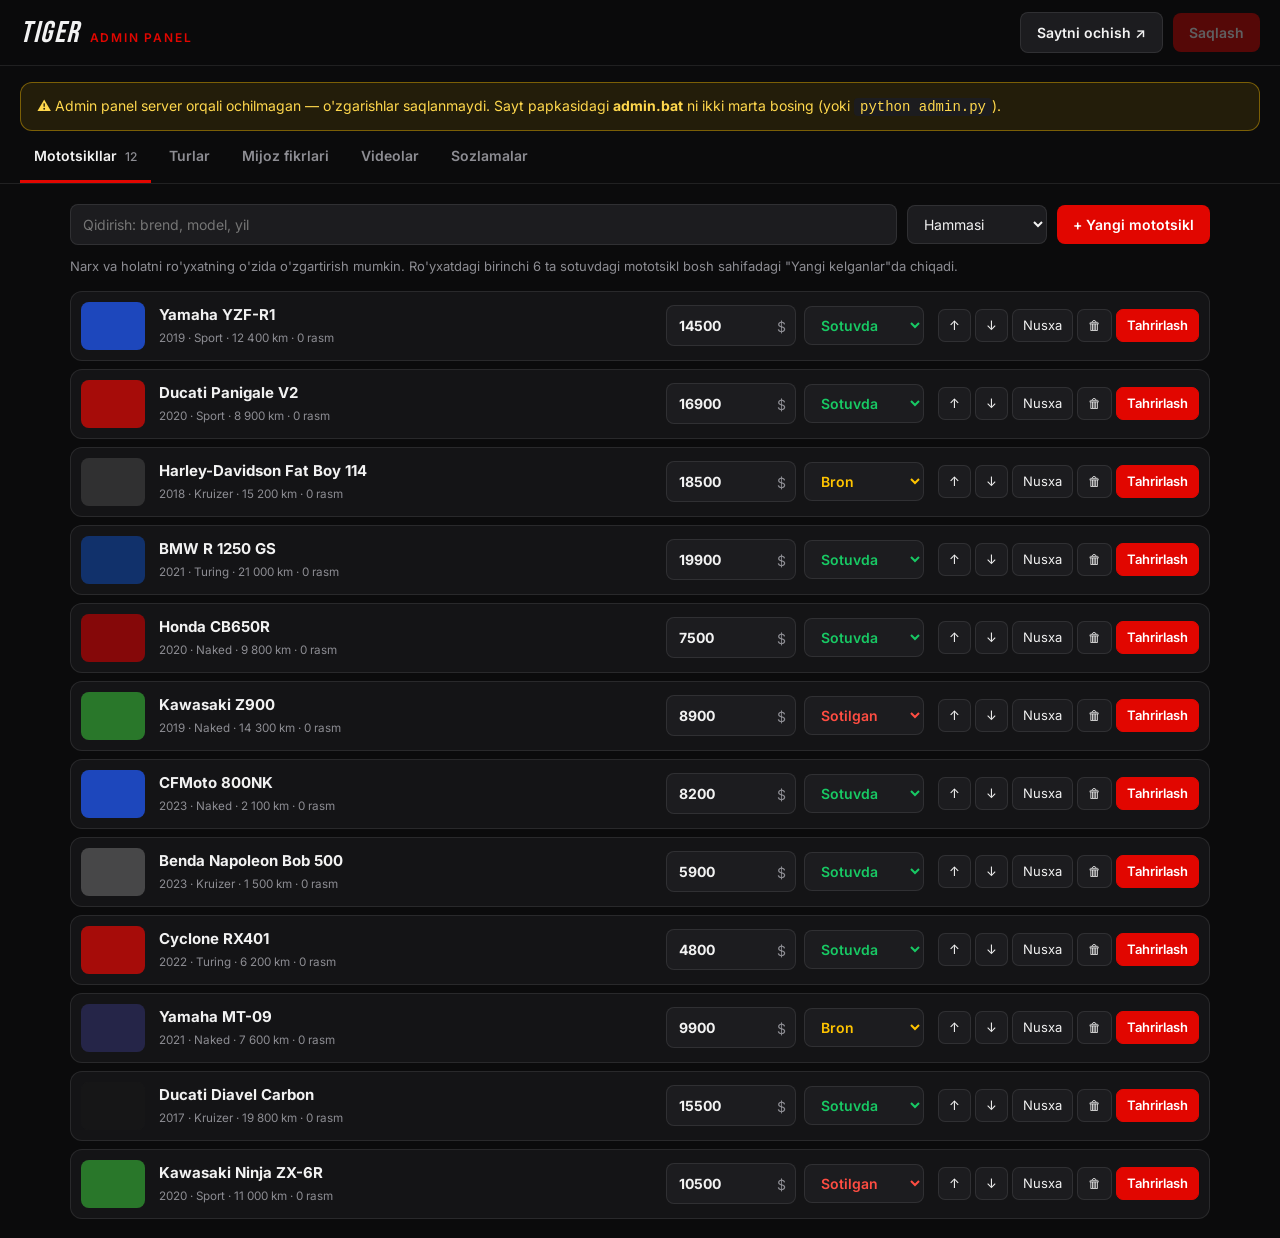
==== admin/index.html @ 8a8206c2 "TIGER Automotocentre sayti va admin panel - Bosh sahifa: hero, afzalliklar, mototsikl turlari, yangi" ====
<!DOCTYPE html>
<html lang="uz">
<head>
  <meta charset="UTF-8">
  <meta name="viewport" content="width=device-width, initial-scale=1.0">
  <meta name="robots" content="noindex, nofollow">
  <title>TIGER Admin</title>
  <link rel="preconnect" href="https://fonts.googleapis.com">
  <link rel="preconnect" href="https://fonts.gstatic.com" crossorigin>
  <link href="https://fonts.googleapis.com/css2?family=Bebas+Neue&family=Inter:wght@400;500;600;700&display=swap" rel="stylesheet">
  <link rel="stylesheet" href="admin.css">
</head>
<body>

<header class="top">
  <div class="top__brand"><b>TIGER</b><span>Admin panel</span></div>
  <div class="top__right">
    <span id="dirtyNote" class="dirty" hidden>● Saqlanmagan o'zgarishlar</span>
    <a href="../index.html" target="_blank" rel="noopener" class="btn btn--ghost">Saytni ochish ↗</a>
    <button id="saveBtn" class="btn btn--primary" disabled title="Ctrl + S">Saqlash</button>
  </div>
</header>

<div id="serverWarn" class="warn" hidden>
  ⚠️ Admin panel server orqali ochilmagan — o'zgarishlar saqlanmaydi.
  Sayt papkasidagi <b>admin.bat</b> ni ikki marta bosing (yoki <code>python admin.py</code>).
</div>

<nav class="tabs" id="tabs">
  <button data-tab="bikes" class="active">Mototsikllar <span class="count" id="bikeCount"></span></button>
  <button data-tab="types">Turlar</button>
  <button data-tab="sold">Mijoz fikrlari</button>
  <button data-tab="videos">Videolar</button>
  <button data-tab="site">Sozlamalar</button>
</nav>

<main class="main">
  <!-- MOTOTSIKLLAR -->
  <section class="panel active" id="tab-bikes">
    <div class="toolbar">
      <input type="search" id="bikeSearch" placeholder="Qidirish: brend, model, yil">
      <select id="bikeFilter">
        <option value="all">Hammasi</option>
        <option value="sale">Sotuvda</option>
        <option value="reserved">Bron</option>
        <option value="sold">Sotilgan</option>
      </select>
      <button class="btn btn--primary" data-act="add-bike">+ Yangi mototsikl</button>
    </div>
    <p class="hint">Narx va holatni ro'yxatning o'zida o'zgartirish mumkin. Ro'yxatdagi birinchi 6 ta sotuvdagi mototsikl bosh sahifadagi "Yangi kelganlar"da chiqadi.</p>
    <div id="bikeTable" class="rows"></div>
  </section>

  <!-- TURLAR -->
  <section class="panel" id="tab-types">
    <div class="toolbar">
      <p class="hint">Har bir tur saytda alohida sahifa bo'lib ochiladi.</p>
      <button class="btn btn--primary" data-act="add-type">+ Yangi tur</button>
    </div>
    <div id="typesList" class="cards"></div>
  </section>

  <!-- FIKRLAR -->
  <section class="panel" id="tab-sold">
    <div class="toolbar">
      <p class="hint">"Sotilgan mototsikllar" bo'limi. Faqat haqiqiy mijozlar fikri va rasmlarini joylang.</p>
      <button class="btn btn--primary" data-act="add-sold">+ Fikr qo'shish</button>
    </div>
    <div id="soldList" class="cards"></div>
  </section>

  <!-- VIDEOLAR -->
  <section class="panel" id="tab-videos">
    <div class="toolbar">
      <p class="hint">YouTube havolasini to'liq qo'yish mumkin — ID o'zi ajratib olinadi.</p>
      <button class="btn btn--primary" data-act="add-video">+ Video qo'shish</button>
    </div>
    <div id="videoList" class="cards"></div>
  </section>

  <!-- SOZLAMALAR -->
  <section class="panel" id="tab-site">
    <div id="siteForm"></div>
  </section>
</main>

<!-- Mototsiklni tahrirlash oynasi -->
<aside class="drawer" id="drawer" aria-hidden="true">
  <div class="drawer__bg" data-act="close-drawer"></div>
  <div class="drawer__panel" role="dialog" aria-labelledby="drawerTitle">
    <header class="drawer__head">
      <h2 id="drawerTitle"></h2>
      <button class="icon-btn" data-act="close-drawer" aria-label="Yopish">✕</button>
    </header>
    <div class="drawer__body" id="drawerBody"></div>
    <footer class="drawer__foot">
      <button class="btn btn--primary" data-act="close-drawer">Tayyor</button>
    </footer>
  </div>
</aside>

<datalist id="brandList"></datalist>
<div id="toast" class="toast" role="status"></div>

<script src="../js/data.js"></script>
<script src="admin.js"></script>
</body>
</html>
---- admin/admin.css ----
:root {
  --bg: #0b0b0c;
  --bg-2: #141416;
  --bg-3: #1c1c1f;
  --line: rgba(255,255,255,.09);
  --text: #f2f2f2;
  --muted: #8d8d93;
  --red: #E10600;
  --blue: #1E5BFF;
  --green: #18c964;
  --yellow: #ffc400;
  --radius: 12px;
}
* { box-sizing: border-box; margin: 0; padding: 0; }
body { background: var(--bg); color: var(--text); font: 400 14px/1.5 "Inter", system-ui, sans-serif; }
button, input, select, textarea { font: inherit; color: inherit; }
button { cursor: pointer; background: none; border: 0; }
a { color: inherit; text-decoration: none; }
code { background: var(--bg-3); padding: 1px 6px; border-radius: 4px; }
.muted, .hint { color: var(--muted); }
.hint { font-size: 13px; }

/* ---------- Tugmalar ---------- */
.btn { display: inline-flex; align-items: center; justify-content: center; gap: 6px; padding: 9px 16px; border-radius: 8px; font-weight: 600; white-space: nowrap; transition: background .15s, opacity .15s; }
.btn--primary { background: var(--red); color: #fff; }
.btn--primary:hover { background: #ff2a1f; }
.btn--primary:disabled { opacity: .35; cursor: default; }
.btn--ghost { background: var(--bg-3); border: 1px solid var(--line); }
.btn--ghost:hover { background: #26262a; }
.btn--sm { padding: 6px 10px; font-size: 13px; }
.icon-btn { width: 34px; height: 34px; border-radius: 8px; display: grid; place-items: center; font-size: 16px; }
.icon-btn:hover { background: var(--bg-3); }

/* ---------- Yuqori panel ---------- */
.top { position: sticky; top: 0; z-index: 20; display: flex; justify-content: space-between; align-items: center; gap: 12px; padding: 12px 20px; background: rgba(11,11,12,.92); backdrop-filter: blur(10px); border-bottom: 1px solid var(--line); }
.top__brand { display: flex; align-items: baseline; gap: 10px; }
.top__brand b { font: 400 30px/1 "Bebas Neue", sans-serif; font-style: italic; letter-spacing: .05em; }
.top__brand span { color: var(--red); font-weight: 600; font-size: 12px; text-transform: uppercase; letter-spacing: .15em; }
.top__right { display: flex; align-items: center; gap: 10px; }
.dirty { color: var(--yellow); font-size: 13px; font-weight: 600; }
.warn { margin: 16px 20px 0; padding: 12px 16px; border-radius: var(--radius); background: rgba(255,196,0,.1); border: 1px solid rgba(255,196,0,.4); color: #ffd84d; }

/* ---------- Tablar ---------- */
.tabs { display: flex; gap: 4px; padding: 0 20px; border-bottom: 1px solid var(--line); overflow-x: auto; scrollbar-width: none; }
.tabs button { padding: 14px 14px; font-weight: 600; color: var(--muted); border-bottom: 3px solid transparent; white-space: nowrap; }
.tabs button:hover { color: var(--text); }
.tabs button.active { color: var(--text); border-bottom-color: var(--red); }
.count { font-size: 12px; color: var(--muted); font-weight: 500; margin-left: 4px; }

.main { max-width: 1180px; margin: 0 auto; padding: 20px; }
.panel { display: none; }
.panel.active { display: block; }
.toolbar { display: flex; flex-wrap: wrap; gap: 10px; align-items: center; justify-content: space-between; margin-bottom: 12px; }
.toolbar input[type=search] { flex: 1; min-width: 200px; width: auto; }
.toolbar select { width: auto; min-width: 140px; }
.toolbar .hint { flex: 1; }
#tab-bikes > .hint { margin-bottom: 14px; }
.empty { text-align: center; color: var(--muted); padding: 40px 0; }

/* ---------- Kiritish maydonlari ---------- */
:where(input:not([type=checkbox]):not([type=color]):not([type=file])), select, textarea {
  width: 100%; padding: 9px 12px; background: var(--bg-3); border: 1px solid var(--line); border-radius: 8px; outline: none; transition: border-color .15s;
}
input:focus, select:focus, textarea:focus { border-color: var(--red); }
input[readonly] { opacity: .6; }
textarea { resize: vertical; min-height: 70px; }
input[type=color] { width: 100%; height: 40px; padding: 3px; background: var(--bg-3); border: 1px solid var(--line); border-radius: 8px; cursor: pointer; }
.f { display: flex; flex-direction: column; gap: 5px; }
.f > span { font-size: 12px; font-weight: 600; color: var(--muted); text-transform: uppercase; letter-spacing: .06em; }
.f > small { color: var(--muted); font-size: 12px; }
.f--chk { flex-direction: row; align-items: center; gap: 10px; padding-top: 22px; }
.f--chk input { width: 18px; height: 18px; accent-color: var(--red); }
.f--chk span { text-transform: none; letter-spacing: 0; font-size: 14px; color: var(--text); font-weight: 500; }
.form-grid { display: grid; grid-template-columns: 1fr; gap: 14px; }
.pair { display: grid; gap: 10px; padding: 12px; border: 1px dashed var(--line); border-radius: 10px; }
.pair__label { font-size: 12px; font-weight: 700; text-transform: uppercase; letter-spacing: .06em; }
.group-title { font: 400 24px/1 "Bebas Neue", sans-serif; letter-spacing: .04em; margin: 8px 0 -2px; }

/* ---------- Mototsikllar ro'yxati ---------- */
.rows { display: grid; gap: 8px; }
.row { display: grid; grid-template-columns: 64px 1fr; gap: 10px 14px; align-items: center; padding: 10px; background: var(--bg-2); border: 1px solid var(--line); border-radius: var(--radius); }
.row__img { width: 64px; height: 48px; border-radius: 8px; overflow: hidden; background: var(--bg-3); grid-row: span 2; }
.row__img img { width: 100%; height: 100%; object-fit: cover; }
.row__img span { display: block; width: 100%; height: 100%; opacity: .7; }
.row__name b { display: block; font-size: 15px; }
.row__name small { color: var(--muted); }
.row__edit { display: flex; gap: 8px; align-items: center; flex-wrap: wrap; }
.row__price { position: relative; width: 130px; }
.row__price input { padding-right: 26px; font-weight: 700; }
.row__price span { position: absolute; right: 10px; top: 50%; transform: translateY(-50%); color: var(--muted); }
.row__status { width: 120px; font-weight: 600; }
.st--sale { color: var(--green); }
.st--reserved { color: var(--yellow); }
.st--sold { color: #ff4d42; }
.row__act { display: flex; gap: 4px; grid-column: 1 / -1; justify-content: flex-end; }
.row__act button { padding: 6px 10px; border-radius: 7px; background: var(--bg-3); border: 1px solid var(--line); font-size: 13px; }
.row__act button:hover { background: #26262a; }
.row__act .primary { background: var(--red); border-color: var(--red); color: #fff; font-weight: 600; }
.row__act .danger:hover { background: #4a1210; border-color: #7a1d18; }

/* ---------- Kartochkalar (turlar, fikrlar, videolar) ---------- */
.cards { display: grid; gap: 14px; }
.card { padding: 16px; background: var(--bg-2); border: 1px solid var(--line); border-radius: var(--radius); }
.card__head { display: flex; align-items: center; gap: 10px; margin-bottom: 14px; }
.card__head b { font-size: 16px; flex: 1; }
.card__act { display: flex; gap: 4px; }
.card__act button { width: 32px; height: 32px; border-radius: 7px; background: var(--bg-3); border: 1px solid var(--line); }
.card__act button:hover { background: #26262a; }
.card__act .danger:hover { background: #4a1210; }
.yt-prev { width: 100%; aspect-ratio: 16/9; border-radius: 8px; object-fit: cover; background: var(--bg-3); }

/* ---------- Rasmlar ---------- */
.photos__grid { display: grid; grid-template-columns: repeat(auto-fill, minmax(120px, 1fr)); gap: 10px; }
.ph { position: relative; aspect-ratio: 4 / 3; border-radius: 10px; overflow: hidden; background: var(--bg-3); border: 1px solid var(--line); }
.ph img { width: 100%; height: 100%; object-fit: cover; }
.ph figcaption { position: absolute; inset: auto 0 0; display: flex; justify-content: space-between; padding: 4px; background: linear-gradient(transparent, rgba(0,0,0,.85)); opacity: 0; transition: opacity .15s; }
.ph:hover figcaption, .ph:focus-within figcaption { opacity: 1; }
.ph figcaption button { width: 28px; height: 28px; border-radius: 6px; background: rgba(0,0,0,.6); color: #fff; }
.ph figcaption button:hover { background: var(--red); }
.ph__main { position: absolute; left: 6px; top: 6px; font-size: 10px; text-transform: uppercase; letter-spacing: .08em; padding: 3px 7px; border-radius: 5px; background: var(--red); }
.ph--add { display: grid; place-items: center; border: 2px dashed #3a3a40; cursor: pointer; color: var(--muted); font-weight: 600; text-align: center; padding: 8px; transition: border-color .15s, color .15s; }
.ph--add:hover, .is-drop .ph--add { border-color: var(--blue); color: #fff; }
.imgf__box { width: 100%; max-width: 320px; aspect-ratio: 16 / 9; border-radius: 10px; overflow: hidden; background: var(--bg-3); border: 1px solid var(--line); display: grid; place-items: center; }
.imgf__box img, .imgf__box video { width: 100%; height: 100%; object-fit: cover; }
.imgf__box em { color: var(--muted); font-style: normal; font-size: 13px; }
.imgf.is-drop .imgf__box { border-color: var(--blue); }
.imgf__btns { display: flex; gap: 8px; margin-top: 4px; }
.imgf__btns label { cursor: pointer; }

/* ---------- Tahrirlash oynasi ---------- */
.drawer { position: fixed; inset: 0; z-index: 50; visibility: hidden; }
.drawer.open { visibility: visible; }
.drawer__bg { position: absolute; inset: 0; background: rgba(0,0,0,.6); opacity: 0; transition: opacity .25s; }
.drawer.open .drawer__bg { opacity: 1; }
.drawer__panel { position: absolute; right: 0; top: 0; bottom: 0; width: min(760px, 100%); display: flex; flex-direction: column; background: var(--bg); border-left: 1px solid var(--line); transform: translateX(100%); transition: transform .3s cubic-bezier(.7,0,.2,1); }
.drawer.open .drawer__panel { transform: none; }
.drawer__head, .drawer__foot { display: flex; align-items: center; justify-content: space-between; padding: 14px 20px; border-bottom: 1px solid var(--line); }
.drawer__foot { border-top: 1px solid var(--line); border-bottom: 0; justify-content: flex-end; }
.drawer__head h2 { font: 400 28px/1 "Bebas Neue", sans-serif; letter-spacing: .03em; }
.drawer__body { flex: 1; overflow-y: auto; padding: 20px; }
body.no-scroll { overflow: hidden; }

/* ---------- Xabar ---------- */
.toast { position: fixed; left: 50%; bottom: 24px; z-index: 60; transform: translate(-50%, 20px); padding: 12px 18px; border-radius: 10px; background: #222; border: 1px solid var(--line); box-shadow: 0 10px 30px rgba(0,0,0,.5); font-weight: 600; opacity: 0; pointer-events: none; transition: opacity .2s, transform .2s; max-width: calc(100% - 32px); }
.toast.show { opacity: 1; transform: translate(-50%, 0); }
.toast--ok { border-color: rgba(24,201,100,.5); color: #5ef09a; }
.toast--error { border-color: rgba(225,6,0,.6); color: #ff7a72; }

/* ---------- Kengroq ekran ---------- */
@media (min-width: 760px) {
  .form-grid { grid-template-columns: 1fr 1fr; }
  .span2 { grid-column: 1 / -1; }
  .pair { grid-template-columns: 1fr 1fr; }
  .pair__label { grid-column: 1 / -1; }
  .row { grid-template-columns: 64px 1fr auto auto; }
  .row__img { grid-row: auto; }
  .row__act { grid-column: auto; }
  .cards--2 { grid-template-columns: 1fr 1fr; }
}
@media (max-width: 560px) {
  .top { padding: 10px 14px; }
  .top__brand span, .dirty { display: none; }
  .main { padding: 14px; }
  .tabs { padding: 0 8px; }
}
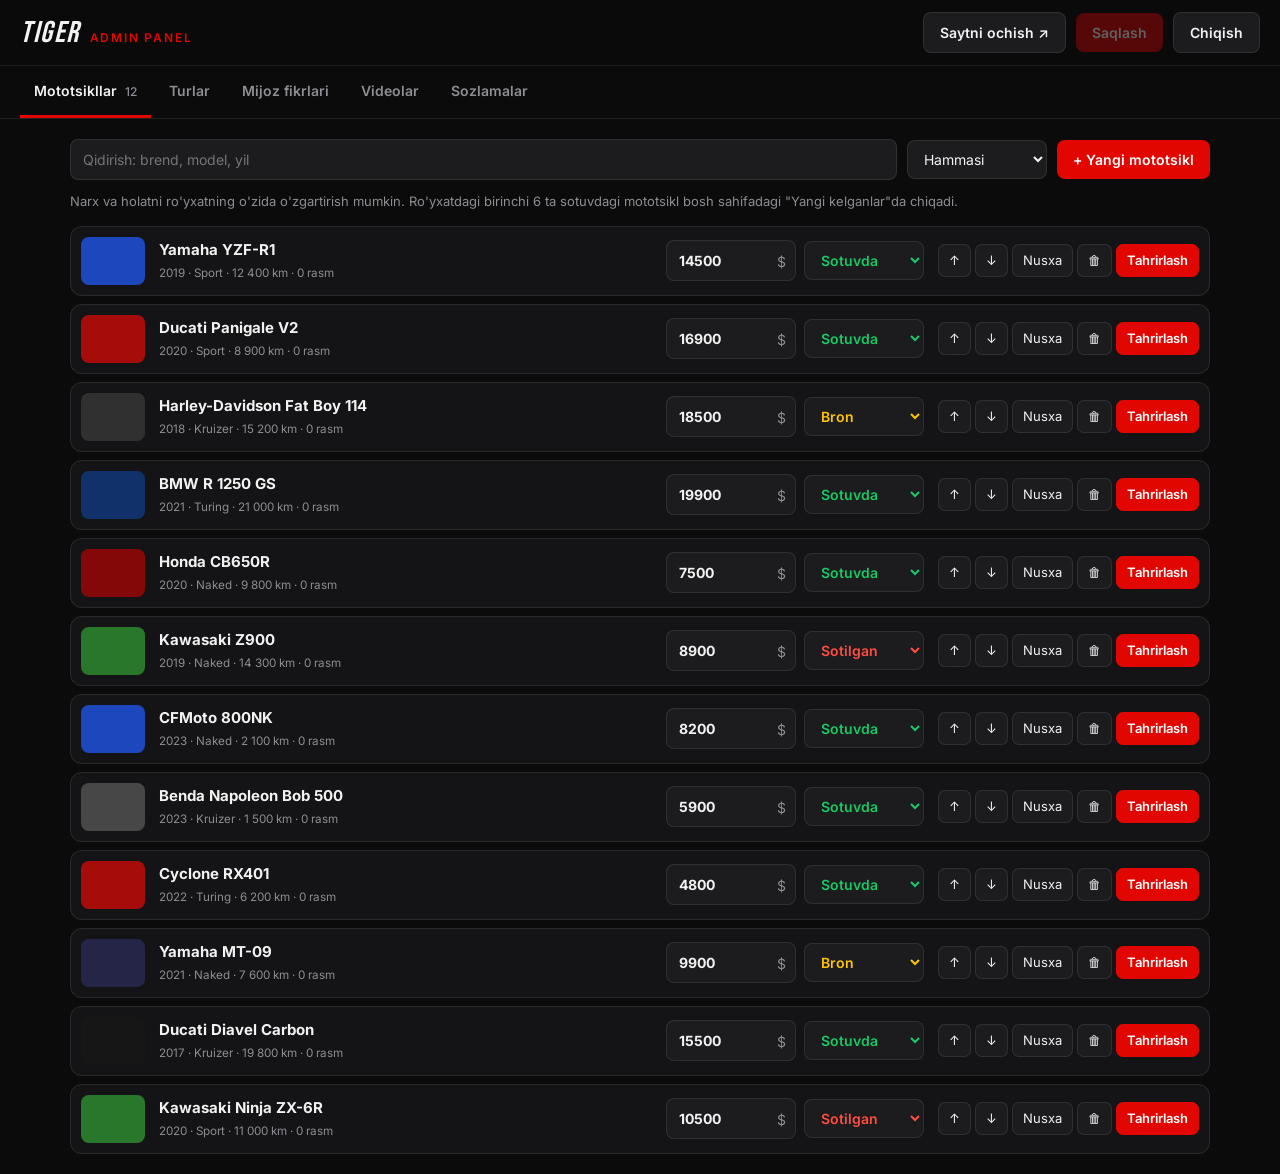
==== commit 8a515dbb: "Internetdagi admin panel: parol bilan kirish, GitHub'ga saqlash - Vercel Functions (api/): login, lo" ====
--- a/admin/index.html
+++ b/admin/index.html
@@ -18,8 +18,21 @@
     <span id="dirtyNote" class="dirty" hidden>● Saqlanmagan o'zgarishlar</span>
     <a href="../index.html" target="_blank" rel="noopener" class="btn btn--ghost">Saytni ochish ↗</a>
     <button id="saveBtn" class="btn btn--primary" disabled title="Ctrl + S">Saqlash</button>
+    <button id="logoutBtn" class="btn btn--ghost" hidden title="Chiqish">Chiqish</button>
   </div>
 </header>
+
+<!-- Kirish oynasi (internetdagi admin panel uchun) -->
+<div class="login" id="login" hidden>
+  <form class="login__box" id="loginForm" autocomplete="on">
+    <div class="top__brand"><b>TIGER</b><span>Admin panel</span></div>
+    <label class="f"><span>Parol</span>
+      <input type="password" id="loginPass" name="password" autocomplete="current-password" required>
+    </label>
+    <p class="login__err" id="loginErr" role="alert"></p>
+    <button class="btn btn--primary" type="submit">Kirish</button>
+  </form>
+</div>
 
 <div id="serverWarn" class="warn" hidden>
   ⚠️ Admin panel server orqali ochilmagan — o'zgarishlar saqlanmaydi.
--- a/admin/admin.css
+++ b/admin/admin.css
@@ -12,6 +12,7 @@
   --radius: 12px;
 }
 * { box-sizing: border-box; margin: 0; padding: 0; }
+[hidden] { display: none !important; }
 body { background: var(--bg); color: var(--text); font: 400 14px/1.5 "Inter", system-ui, sans-serif; }
 button, input, select, textarea { font: inherit; color: inherit; }
 button { cursor: pointer; background: none; border: 0; }
@@ -163,3 +164,9 @@
   .main { padding: 14px; }
   .tabs { padding: 0 8px; }
 }
+
+/* ---------- Kirish oynasi ---------- */
+.login { position: fixed; inset: 0; z-index: 100; display: grid; place-items: center; padding: 16px; background: radial-gradient(60% 50% at 50% 0%, rgba(225,6,0,.18), transparent 70%), var(--bg); }
+.login__box { width: min(360px, 100%); display: grid; gap: 16px; padding: 28px; background: var(--bg-2); border: 1px solid var(--line); border-radius: 16px; box-shadow: 0 30px 80px rgba(0,0,0,.6); }
+.login__box .top__brand { justify-content: center; margin-bottom: 4px; }
+.login__err { min-height: 20px; color: #ff7a72; font-size: 13px; font-weight: 600; }
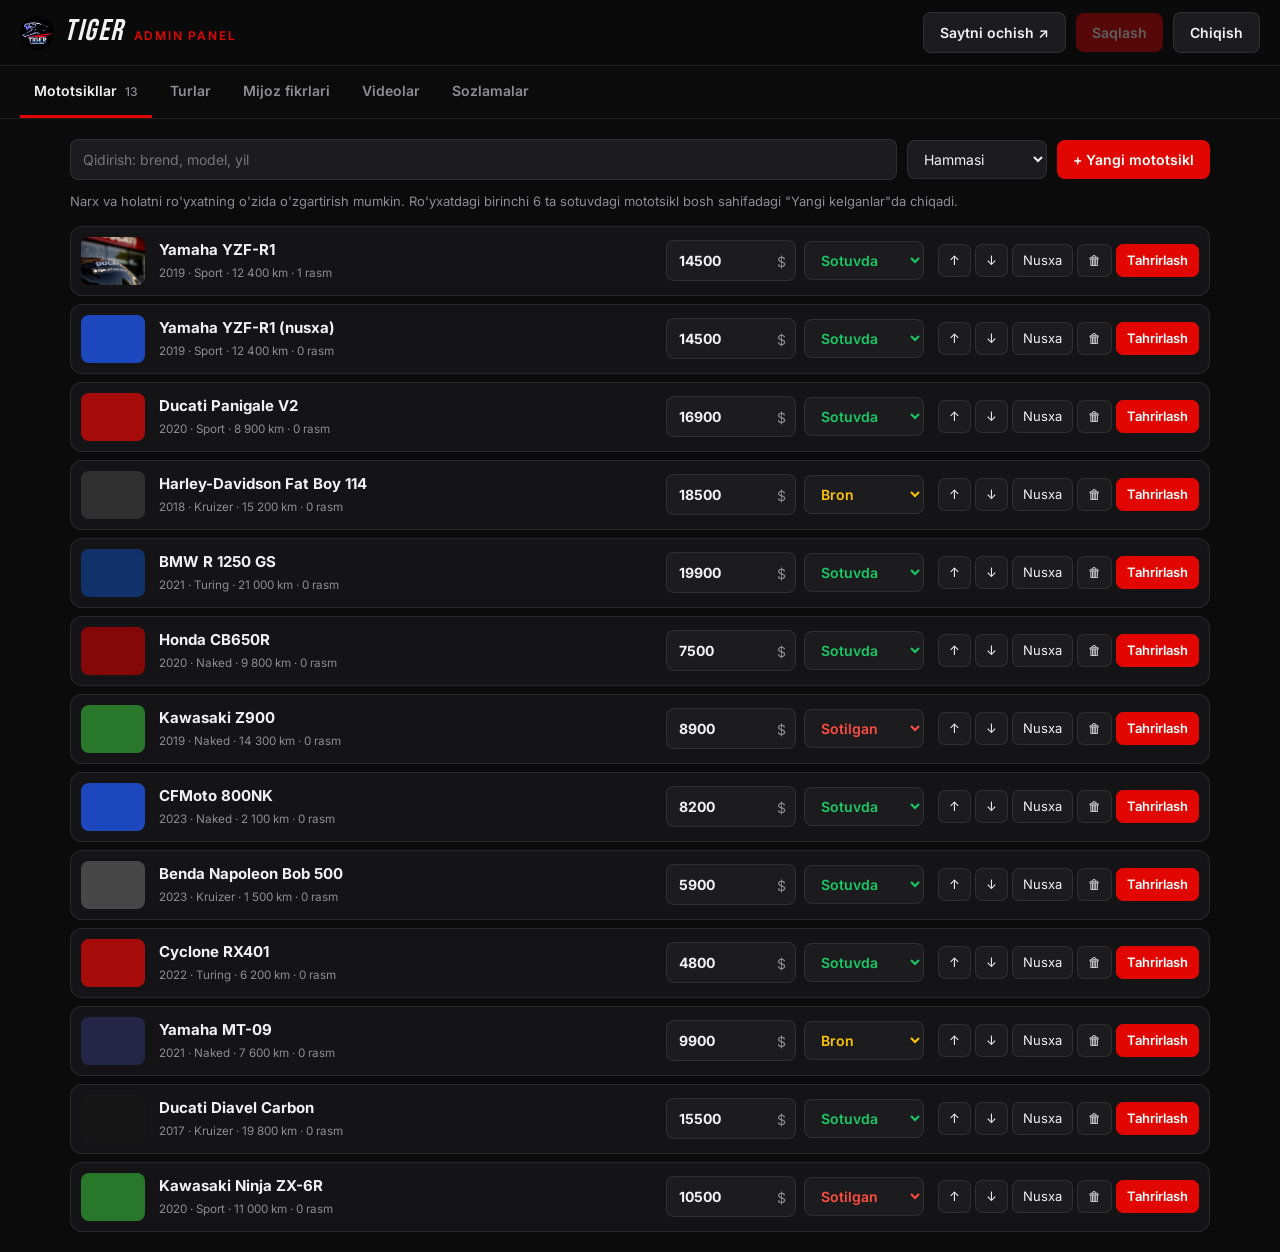
==== commit ede17256: "TIGER logotipi: menyu, favicon, telefon ikonkasi, Google ma'lumotlari Co-Authored-By: Claude Opus 5." ====
--- a/admin/index.html
+++ b/admin/index.html
@@ -8,12 +8,13 @@
   <link rel="preconnect" href="https://fonts.googleapis.com">
   <link rel="preconnect" href="https://fonts.gstatic.com" crossorigin>
   <link href="https://fonts.googleapis.com/css2?family=Bebas+Neue&family=Inter:wght@400;500;600;700&display=swap" rel="stylesheet">
+  <link rel="icon" type="image/png" href="../favicon.png">
   <link rel="stylesheet" href="admin.css">
 </head>
 <body>
 
 <header class="top">
-  <div class="top__brand"><b>TIGER</b><span>Admin panel</span></div>
+  <div class="top__brand"><img src="../img/site/logo-mark.png" alt="" width="34" height="34" style="border-radius:50%;align-self:center"><b>TIGER</b><span>Admin panel</span></div>
   <div class="top__right">
     <span id="dirtyNote" class="dirty" hidden>● Saqlanmagan o'zgarishlar</span>
     <a href="../index.html" target="_blank" rel="noopener" class="btn btn--ghost">Saytni ochish ↗</a>
